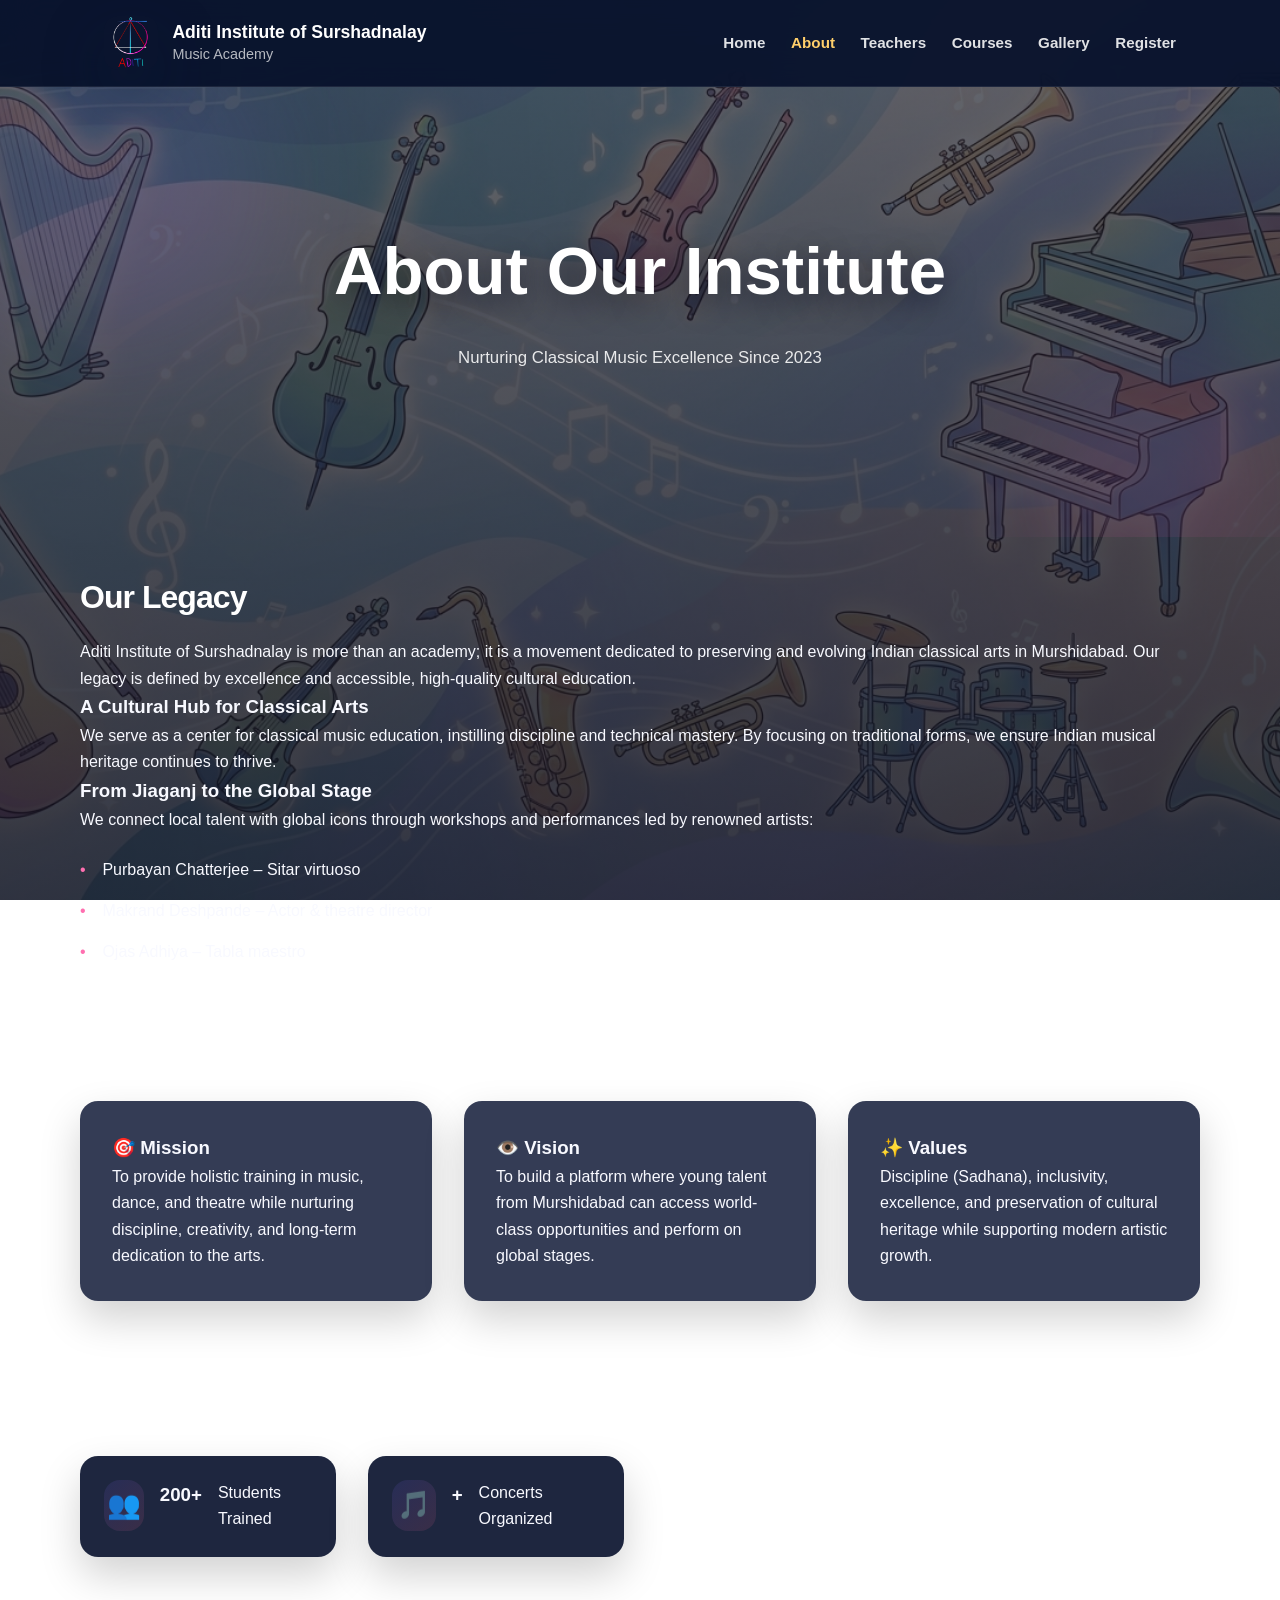
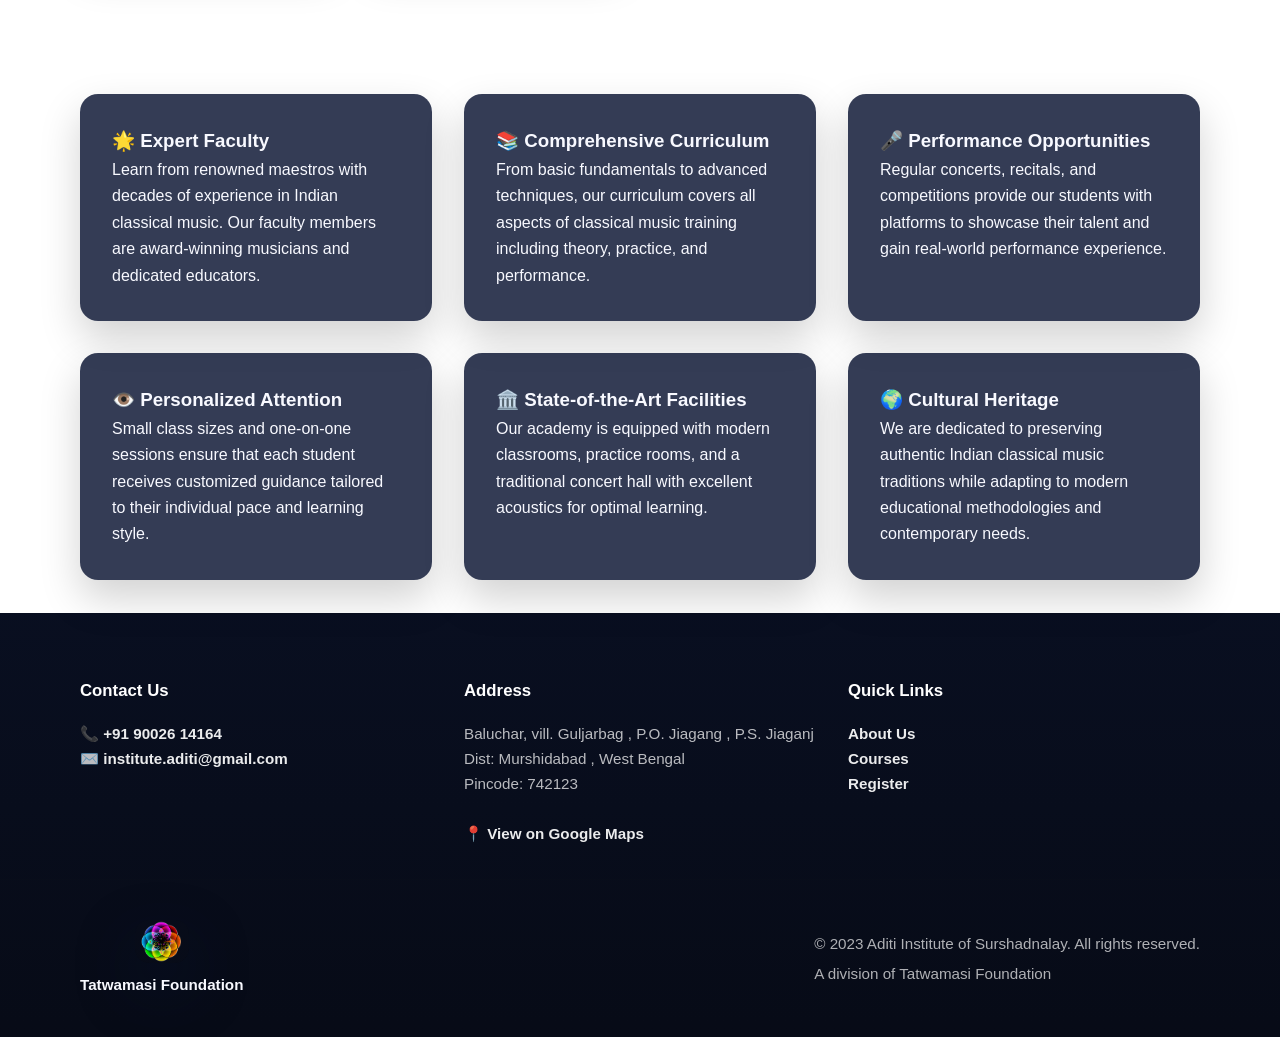
==== about.html @ 3c6cc8d9 "Initial commit" ====
<!DOCTYPE html>
<html lang="en">

<head>
    <meta charset="UTF-8">
    <meta name="viewport" content="width=device-width, initial-scale=1.0">
    <title>About Us - Aditi Institute of Surshadnalay</title>
    <link rel="stylesheet" href="css/style.css">
</head>

<body>
    <!-- Navigation Bar -->
    <nav>
        <div class="nav-container">
            <div class="logos">
                <img src="images/Aditi.png" alt="Aditi Institute of Surshadnalay logo" class="nav-logo" />
                <div class="logo">
                    <div class="logo-text-1">Aditi Institute of Surshadnalay</div>
                    <div class="logo-text-2">Music Academy</div>
                </div>
            </div>
            <button class="hamburger" id="hamburger" aria-label="Toggle menu" aria-expanded="false">
                <span></span>
                <span></span>
                <span></span>
            </button>
            <ul class="nav-links" id="navLinks">
                <li><a href="index.html">Home</a></li>
                <li><a href="about.html" class="active">About</a></li>
                <li><a href="teachers.html">Teachers</a></li>
                <li><a href="courses.html">Courses</a></li>
                <li><a href="gallery.html">Gallery</a></li>
                <li><a href="register.html">Register</a></li>
            </ul>
        </div>
    </nav>

    <!-- Hero -->
    <section class="hero">
        <div class="hero-content">
            <h1>About Our Institute</h1>
            <p>Nurturing Classical Music Excellence Since 2023</p>
        </div>
    </section>

    <!-- About -->
    <section class="container">
        <h2 class="section-title">Our Legacy</h2>

        <p>
            Aditi Institute of Surshadnalay is more than an academy; it is a movement dedicated to preserving
            and evolving Indian classical arts in Murshidabad. Our legacy is defined by excellence and
            accessible, high-quality cultural education.
        </p>

        <h3>A Cultural Hub for Classical Arts</h3>
        <p>
            We serve as a center for classical music education, instilling discipline and technical mastery.
            By focusing on traditional forms, we ensure Indian musical heritage continues to thrive.
        </p>

        <h3>From Jiaganj to the Global Stage</h3>
        <p>
            We connect local talent with global icons through workshops and performances led by renowned artists:
        </p>

        <ul class="clean-list">
            <li>Purbayan Chatterjee – Sitar virtuoso</li>
            <li>Makrand Deshpande – Actor & theatre director</li>
            <li>Ojas Adhiya – Tabla maestro</li>
        </ul>
    </section>

    <!-- Mission -->
    <section class="container">
        <h2 class="section-title">Mission & Vision</h2>

        <div class="grid-container grid-3">

            <div class="card">
                <h3>🎯 Mission</h3>
                <p>
                    To provide holistic training in music, dance, and theatre while nurturing discipline,
                    creativity, and long-term dedication to the arts.
                </p>
            </div>

            <div class="card">
                <h3>👁️ Vision</h3>
                <p>
                    To build a platform where young talent from Murshidabad can access world-class
                    opportunities and perform on global stages.
                </p>
            </div>

            <div class="card">
                <h3>✨ Values</h3>
                <p>
                    Discipline (Sadhana), inclusivity, excellence, and preservation of cultural heritage
                    while supporting modern artistic growth.
                </p>
            </div>

        </div>
    </section>
    
    <!-- Achievements -->
    <section class="container section-bleed">
        <h2 class="section-title">Our Achievements</h2>
        <div class="grid-container grid-4">
            <div class="info-box">
                <div class="info-icon">👥</div>
                <h3>200+</h3>
                <p>Students Trained</p>
            </div>
            <div class="info-box">
                <div class="info-icon">🎵</div>
                <h3>+</h3>
                <p>Concerts Organized</p>
            </div>
        </div>
    </section>

    <!-- Why Choose Us -->
    <section class="container">
        <h2 class="section-title">Why Choose Aditi Institute</h2>
        <div class="grid-container grid-3">
            <div class="card">
                <h3>🌟 Expert Faculty</h3>
                <p>
                    Learn from renowned maestros with decades of experience in Indian classical music. 
                    Our faculty members are award-winning musicians and dedicated educators.
                </p>
            </div>
            <div class="card">
                <h3>📚 Comprehensive Curriculum</h3>
                <p>
                    From basic fundamentals to advanced techniques, our curriculum covers all aspects 
                    of classical music training including theory, practice, and performance.
                </p>
            </div>
            <div class="card">
                <h3>🎤 Performance Opportunities</h3>
                <p>
                    Regular concerts, recitals, and competitions provide our students with platforms 
                    to showcase their talent and gain real-world performance experience.
                </p>
            </div>
            <div class="card">
                <h3>👁️ Personalized Attention</h3>
                <p>
                    Small class sizes and one-on-one sessions ensure that each student receives 
                    customized guidance tailored to their individual pace and learning style.
                </p>
            </div>
            <div class="card">
                <h3>🏛️ State-of-the-Art Facilities</h3>
                <p>
                    Our academy is equipped with modern classrooms, practice rooms, and a traditional 
                    concert hall with excellent acoustics for optimal learning.
                </p>
            </div>
            <div class="card">
                <h3>🌍 Cultural Heritage</h3>
                <p>
                    We are dedicated to preserving authentic Indian classical music traditions while 
                    adapting to modern educational methodologies and contemporary needs.
                </p>
            </div>
        </div>
    </section>

    <!-- Footer -->
    <footer>
        <div class="footer-content">
            <div class="footer-section">
                <h3>Contact Us</h3>
                <p>📞 <a href="tel:+919002614164">+91 90026 14164</a></p>
                <p>✉️ <a href="mailto:institute.aditi@gmail.com">institute.aditi@gmail.com</a></p>
            </div>
            <div class="footer-section">
                <h3>Address</h3>
                    <p> Baluchar, vill. Guljarbag , P.O. Jiagang , P.S. Jiaganj <br>
                     Dist: Murshidabad , West Bengal<br>
                     Pincode: 742123<br>
                    <br>
                   <a href="https://maps.app.goo.gl/dd89khhMSB8v2PuB8" target="_blank">📍 View on Google Maps</a>
                    </p>
            </div>
            <div class="footer-section">
                <h3>Quick Links</h3>
                <p><a href="about.html">About Us</a></p>
                <p><a href="courses.html">Courses</a></p>
                <p><a href="register.html">Register</a></p>
            </div>
        </div>
        <div class="footer-divider"></div>
                <div class="footer-bottom">
            <div class="footer-brand">
                <img src="images/Tatwamasi%20Foundation.png" alt="Tatwamasi Foundation logo" />
                <p class="footer-brand-name">Tatwamasi Foundation</p>
            </div>
            <div class="footer-text">
                <p>© 2023 Aditi Institute of Surshadnalay. All rights reserved.</p>
                <p>A division of Tatwamasi Foundation</p>
            </div>
        </div>
    </footer>
    <script>
        const hamburger = document.getElementById('hamburger');
        const navLinks = document.getElementById('navLinks');
        
        hamburger.addEventListener('click', function() {
            hamburger.classList.toggle('active');
            navLinks.classList.toggle('active');
            hamburger.setAttribute('aria-expanded', hamburger.classList.contains('active'));
        });
        
        // Close menu when a link is clicked
        navLinks.querySelectorAll('a').forEach(link => {
            link.addEventListener('click', function() {
                hamburger.classList.remove('active');
                navLinks.classList.remove('active');
                hamburger.setAttribute('aria-expanded', 'false');
            });
        });
    </script>
</body>

</html>
---- css/style.css ----
/* Modern Music School Landing Page Styles */

:root {
  --color-primary: #7d63f0;
  --color-secondary: #ff6fb0;
  --color-accent: #ffcf6b;
  --color-bg: #061129;
  --color-surface: rgba(6, 16, 36, 0.86);
  --color-surface-strong: rgba(255, 255, 255, 0.96);
  --color-text: #f8f9ff;
  --color-muted: rgba(255,255,255,0.78);
  --shadow-soft: 0 24px 60px rgba(8, 22, 56, 0.35);
  --shadow-card: 0 18px 40px rgba(0, 0, 0, 0.18);
  --radius: 28px;
  --radius-sm: 18px;
  --max-width: 1180px;
}

/* Core Reset */
* {
  box-sizing: border-box;
  margin: 0;
  padding: 0;
}

html {
  scroll-behavior: smooth;
}

html,
body {
  overflow-x: hidden;
}

body {
  margin: 0;
  min-height: 100%;
  font-family: 'Poppins', sans-serif;
  /* darker overlay to improve contrast with background image */
  background: linear-gradient(180deg, rgba(5, 10, 31, 0.61), rgba(6, 10, 28, 0.81)),
              url("../images/background.jpg") center/cover no-repeat;
  background-attachment: fixed;
  color: var(--color-text);
  line-height: 1.65;
}

@media (max-width: 640px) {
  body {
    background-position: center top;
    background-attachment: scroll;
  }
}

img {
  max-width: 100%;
  display: block;
}

a {
  color: inherit;
  text-decoration: none;
}

button,
input,
textarea,
select {
  font: inherit;
}

/* Utility classes */
.container {
  width: min(1120px, calc(100% - 3rem));
  margin: 0 auto;
  padding: 4rem 0;
}

.section-title {
  font-size: clamp(2rem, 2.5vw, 3rem);
  margin: 0 0 1rem;
  letter-spacing: -0.03em;
  font-weight: 800;
  color: #fff;
}

.text-muted {
  color: var(--color-muted);
}

.card p,
.course-description,
.footer-section p,
.hero-content p,
.teacher-card p,
.clean-list li {
  overflow-wrap: anywhere;
  word-break: normal;
}

.btn,
.cta-button {
  display: inline-flex;
  align-items: center;
  justify-content: center;
  gap: 0.5rem;
  padding: 0.95rem 2rem;
  border-radius: 50px;
  border: none;
  cursor: pointer;
  font-weight: 700;
  transition: transform 0.35s ease, box-shadow 0.35s ease, filter 0.35s ease;
  text-decoration: none;
}

.btn-primary,
.cta-button.primary {
  color: #fff;
  background: linear-gradient(135deg, var(--color-primary), var(--color-secondary));
  box-shadow: 0 18px 40px rgba(108, 99, 255, 0.22);
}

.btn-secondary,
.cta-button.secondary {
  color: #fff;
  background: linear-gradient(135deg, #ffd166, #ff8da8);
  box-shadow: 0 18px 34px rgba(255, 101, 132, 0.18);
}

.btn:hover,
.cta-button:hover {
  transform: translateY(-2px) scale(1.02);
}

.btn:focus,
.cta-button:focus {
  outline: none;
  box-shadow: 0 0 0 4px rgba(108, 99, 255, 0.14);
}

.card {
  position: relative;
  background: rgba(8, 18, 48, 0.82);
  border-radius: var(--radius-sm);
  padding: 2rem;
  box-shadow: var(--shadow-card);
  transition: transform 0.35s ease, box-shadow 0.35s ease;
  color: var(--color-text);
}

.card:hover {
  transform: translateY(-6px);
  box-shadow: 0 24px 45px rgba(0, 0, 0, 0.24);
}

.glass-card {
  background: rgba(12, 24, 56, 0.78);
  backdrop-filter: blur(18px);
  border: 1px solid rgba(255, 255, 255, 0.08);
}

.grid-container {
  display: grid;
  gap: 2rem;
}

.info-grid {
  display: grid;
  grid-template-columns: repeat(3, minmax(0, 1fr));
  gap: 1.5rem;
}

.grid-2 {
  grid-template-columns: repeat(2, minmax(0, 1fr));
}

.grid-3 {
  grid-template-columns: repeat(3, minmax(0, 1fr));
}

.grid-container.grid-3:has(> :only-child) {
  grid-template-columns: minmax(280px, 560px);
  justify-content: center;
}

.grid-4 {
  grid-template-columns: repeat(4, minmax(0, 1fr));
}

.section {
  padding: 5rem 0;
}

.section-bleed {
  padding: 5rem 0 3rem;
}

.fade-in {
  opacity: 0;
  transform: translateY(24px);
  animation: fadeInUp 0.9s ease forwards;
}

@keyframes fadeInUp {
  to {
    opacity: 1;
    transform: translateY(0);
  }
}

@keyframes float {
  0%, 100% {
    transform: translateY(0px);
  }
  50% {
    transform: translateY(-12px);
  }
}

/* Navigation */
nav {
  position: sticky;
  top: 0;
  z-index: 50;
  background: rgba(7, 17, 43, 0.92);
  backdrop-filter: blur(16px);
  border-bottom: 1px solid rgba(255, 255, 255, 0.08);
}

.nav-container {
  display: flex;
  align-items: center;
  justify-content: space-between;
  gap: 1rem;
  width: min(1120px, calc(100% - 3rem));
  margin: 0 auto;
  padding: 1rem 1.5rem;
}

.logos {
  display: flex;
  align-items: center;
  gap: 0.9rem;
  flex-shrink: 0;
  min-width: 0;
}

.nav-logo {
  width: 54px;
  height: 54px;
  object-fit: contain;
  object-position: center;
  background: rgba(0, 0, 0, 0);
  border-radius: 14px;
  box-shadow: var(--shadow-soft);
}

.logo {
  display: flex;
  flex-direction: column;
  gap: 0.1rem;
  min-width: 0;
}

.logo-text-1 {
  font-size: 1.1rem;
  font-weight: 800;
  color: #fff;
  line-height: 1.2;
  overflow-wrap: anywhere;
}

.logo-text-2 {
  font-size: 0.9rem;
  color: rgba(255, 255, 255, 0.7);
  line-height: 1.3;
}

.nav-links {
  display: flex;
  align-items: center;
  gap: 1.6rem;
  padding: 0;
  margin: 0;
  list-style: none;
}

.nav-links a {
  font-size: 0.95rem;
  font-weight: 600;
  color: rgba(255, 255, 255, 0.88);
  padding: 0.5rem 0;
  transition: color 0.3s ease, transform 0.3s ease;
}

.nav-links a:hover,
.nav-links a.active {
  color: var(--color-accent);
  font-weight: 700;
  transform: translateY(-1px);
}

/* Hamburger Menu Button */
.hamburger {
  display: none;
  flex-direction: column;
  gap: 5px;
  background: none;
  border: none;
  cursor: pointer;
  padding: 0.5rem;
  align-items: center;
  justify-content: center;
  transition: transform 0.3s ease;
}

.hamburger:hover {
  transform: scale(1.1);
}

.hamburger span {
  width: 26px;
  height: 3px;
  background-color: var(--color-text);
  border-radius: 2px;
  transition: all 0.3s ease;
  display: block;
}

.hamburger.active span:nth-child(1) {
  transform: rotate(45deg) translate(9px, 9px);
}

.hamburger.active span:nth-child(2) {
  opacity: 0;
}

.hamburger.active span:nth-child(3) {
  transform: rotate(-45deg) translate(8px, -8px);
}

/* Desktop Navigation */
@media (min-width: 901px) {
  .hamburger {
    display: none !important;
  }

  .nav-links {
    position: static !important;
    max-height: none !important;
    background: none !important;
    backdrop-filter: none !important;
    flex-direction: row !important;
    width: auto !important;
    gap: 1.6rem !important;
    padding: 0 !important;
    border-bottom: none !important;
    overflow: visible !important;
  }

  .nav-links li {
    width: auto !important;
    list-style: none;
  }

  .nav-links a {
    padding: 0.5rem 0 !important;
    border-bottom: none !important;
  }
}

/* Hero Section */
.hero {
  min-height: clamp(55vh, 65vh, 80vh);
  display: grid;
  place-items: center;
  padding: 4rem 0 3rem;
  position: relative;
  overflow: hidden;
}

.hero::before,
.hero::after {
  content: '';
  position: absolute;
  border-radius: 50%;
  filter: blur(60px);
  opacity: 0.55;
}

.hero::before {
  width: 320px;
  height: 320px;
  top: -60px;
  left: -50px;
  background: rgba(139, 103, 255, 0.22);
}

.hero::after {
  width: 240px;
  height: 240px;
  bottom: -70px;
  right: 10px;
  background: rgba(255, 90, 184, 0.18);
}

.hero-content {
  display: grid;
  place-items: center;
  gap: 1.75rem;
  width: min(760px, calc(100% - 2rem));
  margin: 0 auto;
  text-align: center;
  position: relative;
  z-index: 1;
  padding: 0 1rem;
}

.hero-content h1 {
  font-size: clamp(3rem, 6vw, 4.2rem);
  margin: 0;
  line-height: 1.02;
  color: #fff;
  text-shadow: 0 8px 30px rgba(3,8,20,0.55);
}

.hero-content p {
  margin: 1.4rem 0 2rem;
  font-size: 1.05rem;
  color: rgba(255, 255, 255, 0.88);
  max-width: 42rem;
  line-height: 1.75;
}

.hero-content .cta-button {
  min-width: 180px;
}

.hero-badge {
  position: absolute;
  bottom: -10px;
  left: -10px;
  background: rgba(255, 255, 255, 0.08);
  border: 1px solid rgba(255, 255, 255, 0.12);
  border-radius: 24px;
  padding: 1rem 1.2rem;
  box-shadow: var(--shadow-card);
  display: inline-flex;
  align-items: center;
  gap: 0.75rem;
}

.hero-badge span {
  font-size: 0.9rem;
  font-weight: 700;
  color: var(--color-accent);
}

/* Features Section */
.features {
  padding-top: 3rem;
}

.feature-card {
  padding: 2rem;
  min-height: 280px;
}

.feature-card h3 {
  margin: 1.3rem 0 0.8rem;
  font-size: 1.35rem;
}

.feature-card p {
  margin: 0;
  color: var(--color-muted);
}

.info-box {
  display: flex;
  align-items: flex-start;
  gap: 1rem;
  background: rgba(11, 20, 47, 0.92);
  border-radius: var(--radius-sm);
  padding: 1.5rem;
  box-shadow: var(--shadow-card);
}

.info-icon {
  font-size: 1.7rem;
  width: 3.2rem;
  height: 3.2rem;
  display: grid;
  place-items: center;
  border-radius: 16px;
  background: linear-gradient(135deg, rgba(108, 99, 255, 0.12), rgba(255, 101, 132, 0.12));
}

/* Teacher page */
.teacher-card {
  display: grid;
  gap: 1rem;
  text-align: center;
  border-radius: var(--radius-sm);
  padding: 2rem;
  box-shadow: var(--shadow-card);
}

.teacher-image-container {
  width: 110px;
  height: 110px;
  margin: 0 auto;
  border-radius: 24px;
  overflow: hidden;
  background: linear-gradient(135deg, rgba(108, 99, 255, 0.12), rgba(255, 101, 132, 0.12));
  display: grid;
  place-items: center;
}

.teacher-image {
  width: 100%;
  height: 100%;
  object-fit: cover;
  display: block;
}

.teacher-name {
  margin: 0;
  font-size: 1.2rem;
  font-weight: 700;
}

.teacher-subject {
  margin: 0;
  color: var(--color-secondary);
  font-weight: 600;
}

/* Course page */
.courses-grid {
  display: grid;
  grid-template-columns: repeat(auto-fit, minmax(280px, 1fr));
  gap: 1.75rem;
}

.course-card {
  background: rgba(10, 20, 48, 0.94);
  border-radius: var(--radius-sm);
  padding: 2rem;
  box-shadow: var(--shadow-card);
  transition: transform 0.35s ease, box-shadow 0.35s ease;
  color: var(--color-text);
}

.course-card:hover {
  transform: translateY(-6px);
  box-shadow: 0 24px 45px rgba(0, 0, 0, 0.22);
}

.course-title {
  font-size: 1.25rem;
  font-weight: 800;
  color: #fff;
  margin-bottom: 0.85rem;
}

.course-description {
  margin: 0 0 1.2rem;
  color: rgba(255, 255, 255, 0.78);
  line-height: 1.75;
}

.course-info {
  display: flex;
  flex-wrap: wrap;
  gap: 0.75rem;
}

.course-timing,
.course-level {
  display: inline-flex;
  align-items: center;
  gap: 0.4rem;
  padding: 0.65rem 0.9rem;
  border-radius: 999px;
  background: rgba(139, 103, 255, 0.14);
  color: var(--color-accent);
  font-size: 0.95rem;
  font-weight: 600;
}

/* Gallery page */
.gallery-grid {
  display: grid;
  grid-template-columns: repeat(auto-fit, minmax(200px, 1fr));
  gap: 1.75rem;
  padding: 1rem 0;
  align-items: stretch;
}

.gallery-item {
  position: relative;
  border-radius: 12px;
  overflow: hidden;
  box-shadow: 0 8px 28px rgba(0, 0, 0, 0.28);
  cursor: pointer;
  transition: transform 0.28s ease, box-shadow 0.28s ease, border-color 0.28s ease;
  border: 1px solid rgba(255, 255, 255, 0.08);
  background: rgba(255, 255, 255, 0.03);
  z-index: 1;
  display: block;
  padding: 0;
  box-sizing: border-box;
  width: 100%;
  aspect-ratio: 4 / 3; /* uniform tile shape */
}

.gallery-item img {
  width: 100%;
  height: 100%;
  max-width: 100%;
  display: block;
  object-fit: cover; /* cropped, fills tile and keeps tiles separate */
  transition: transform 0.28s ease, filter 0.28s ease;
}

.gallery-overlay {
  z-index: 2;
}

.gallery-item::before {
  /* subtle separator to prevent visuals from blending */
  content: '';
  position: absolute;
  inset: 0;
  border-radius: 12px;
  pointer-events: none;
}

/* Make the first item in each 4-item group larger and span rows/columns */
.gallery-item.large-tile {
  grid-column: span 2;
  grid-row: span 2;
}

/* Apply large-tile behavior only on wide viewports to avoid packing issues */
@media (min-width: 1000px) {
  .gallery-item.large-tile {
    grid-column: span 2;
    grid-row: span 2;
  }
}

@media (max-width: 999px) {
  .gallery-item.large-tile {
    grid-column: span 1;
    grid-row: span 1;
  }
}

.gallery-item:hover img {
  transform: scale(1.015);
}

.gallery-item:hover {
  transform: translateY(-6px);
  box-shadow: 0 18px 42px rgba(0, 0, 0, 0.34);
  border-color: rgba(139, 103, 255, 0.14);
}

.gallery-overlay {
  position: absolute;
  inset: 0;
  background: linear-gradient(180deg, rgba(0, 0, 0, 0) 60%, rgba(6,12,24,0.78) 100%);
  opacity: 0;
  transform: translateY(12px);
  transition: opacity 0.36s ease, transform 0.36s ease;
  display: grid;
  place-items: end center;
  padding: 1.25rem;
  pointer-events: none;
  backdrop-filter: blur(4px);
}

.gallery-item:hover .gallery-overlay {
  opacity: 1;
  transform: translateY(0);
}

.gallery-overlay-text,
.gallery-overlay span {
  color: #fff;
  font-weight: 700;
  text-align: center;
  font-size: 1rem;
}

.lightbox-overlay {
  position: fixed;
  inset: 0;
  background: rgba(4, 10, 28, 0.95);
  z-index: 1000;
  display: none;
  place-items: center;
  padding: 1.5rem;
  cursor: zoom-out;
}

.lightbox-overlay.active {
  display: grid;
}

body.lightbox-open {
  overflow: hidden;
}

.lightbox-content {
  max-width: 1000px;
  width: 100%;
  max-height: 100%;
  display: grid;
  gap: 1rem;
  align-items: center;
  justify-items: center;
}

.lightbox-content img {
  max-width: 100%;
  max-height: 85vh;
  object-fit: contain;
  border-radius: 24px;
  box-shadow: var(--shadow-card);
}

.lightbox-caption {
  color: rgba(255, 255, 255, 0.92);
  font-size: 1rem;
  text-align: center;
  line-height: 1.5;
}

.lightbox-close {
  position: absolute;
  top: 1.2rem;
  right: 1.2rem;
  width: 44px;
  height: 44px;
  border-radius: 50%;
  border: none;
  background: rgba(255, 255, 255, 0.12);
  color: #fff;
  font-size: 1.2rem;
  cursor: pointer;
}

.lightbox-close:hover {
  background: rgba(255, 255, 255, 0.2);
}


/* About Section */
.about-content {
  display: grid;
  grid-template-columns: 1.05fr 0.95fr;
  gap: 3rem;
  align-items: center;
}

.about-text h2,
.about-text p {
  margin: 0;
}

.about-text p {
  margin: 1.4rem 0;
  color: var(--color-muted);
}

.clean-list {
  list-style: none;
  padding: 0;
  margin: 1.5rem 0 0;
  display: grid;
  gap: 0.9rem;
}

.clean-list li {
  padding-left: 1.4rem;
  position: relative;
  color: var(--color-text);
}

.clean-list li::before {
  content: '•';
  position: absolute;
  left: 0;
  color: var(--color-secondary);
}

.about-image {
  border-radius: 32px;
  overflow: hidden;
  box-shadow: var(--shadow-soft);
}

/* Teachers / Courses / Testimonials */
.team-grid,
.course-grid,
.testimonial-grid {
  display: grid;
  gap: 1.75rem;
}

.card-hero {
  display: grid;
  gap: 1rem;
}

.card-hero h3 {
  margin: 0;
}

.card-hero p {
  margin: 0;
  color: var(--color-muted);
}

.testimonial-card {
  padding: 2rem;
}

.testimonial-avatar {
  width: 72px;
  height: 72px;
  border-radius: 22px;
  margin-bottom: 1.2rem;
  background: linear-gradient(135deg, rgba(108, 99, 255, 0.16), rgba(255, 101, 132, 0.14));
  display: grid;
  place-items: center;
  font-size: 1.5rem;
}

.testimonial-card p {
  margin: 0 0 1rem;
  color: var(--color-muted);
}

.testimonial-card .author {
  font-weight: 700;
  color: var(--color-text);
}

/* Footer */
footer {
  background: linear-gradient(180deg, rgba(4,10,28,0.98), rgba(2,6,18,0.98));
  padding: 4rem 0 2.5rem;
}

.footer-content {
  width: min(1120px, calc(100% - 3rem));
  margin: 0 auto;
  display: grid;
  grid-template-columns: repeat(3, minmax(0, 1fr));
  gap: 2rem;
  align-items: start;
}

/* Accent outline for focused gallery items for clearer separation */
.gallery-item:focus {
  outline: 3px solid rgba(125,99,240,0.12);
  outline-offset: 4px;
}

.footer-section {
  min-width: 0;
}

.footer-section h3,
.footer-section h4 {
  margin-bottom: 1rem;
  font-size: 1.05rem;
  color: #fff;
}

.footer-section p,
.footer-section li {
  color: rgba(255, 255, 255, 0.72);
  font-size: 0.95rem;
}

.footer-section a {
  color: rgba(255, 255, 255, 0.92);
  font-weight: 600;
  transition: color 0.25s ease, transform 0.25s ease;
  display: inline-flex;
  align-items: center;
  gap: 0.35rem;
}

.footer-section a:hover {
  color: var(--color-primary);
  transform: translateX(2px);
}

.footer-section ul {
  padding: 0;
  margin: 0;
  list-style: none;
  display: grid;
  gap: 0.75rem;
}

.footer-brand {
  display: flex;
  flex-direction: column;
  align-items: center;
  gap: 0.55rem;
}

.footer-brand img {
  width: 54px;
  height: auto;
  border-radius: 14px;
  box-shadow: var(--shadow-soft);
}

.footer-brand-name {
  margin: 0;
  font-weight: 700;
  color: var(--color-text);
  font-size: 0.95rem;
  text-align: center;
}

.footer-text {
  display: grid;
  gap: 0.35rem;
}

.footer-divider {
  height: 1px;
  background: rgba(34, 34, 34, 0.08);
  margin: 2rem 0 2.5rem;
}

.footer-bottom {
  width: min(1120px, calc(100% - 3rem));
  margin: 0 auto;
  display: flex;
  align-items: center;
  justify-content: space-between;
  flex-wrap: wrap;
  gap: 1rem;
  color: rgba(255, 255, 255, 0.68);
}

.footer-bottom p {
  margin: 0;
  font-size: 0.95rem;
}

@media (max-width: 640px) {
  .footer-bottom {
    flex-direction: column;
    align-items: flex-start;
  }
}

@media (max-width: 900px) {
  .nav-container {
    padding: 0.9rem 1rem;
    flex-wrap: nowrap;
    gap: 0.6rem;
  }

  .hamburger {
    display: flex;
    margin-left: auto;
    z-index: 51;
    flex-shrink: 0;
  }

  .nav-links {
    position: absolute;
    top: 100%;
    left: 0;
    right: 0;
    background: rgba(7, 17, 43, 0.98);
    backdrop-filter: blur(16px);
    flex-direction: column;
    width: 100%;
    gap: 0;
    padding: 0;
    margin: 0;
    max-height: 0;
    overflow: hidden;
    transition: max-height 0.4s ease;
    border-bottom: 1px solid rgba(255, 255, 255, 0.08);
  }

  .nav-links.active {
    max-height: 420px;
    padding: 0.75rem 0;
  }

  .nav-links li {
    width: 100%;
    list-style: none;
  }

  .nav-links a {
    display: block;
    padding: 0.9rem 1.4rem;
    border-bottom: 1px solid rgba(255, 255, 255, 0.05);
    font-size: 0.95rem;
  }

  .nav-links li:last-child a {
    border-bottom: none;
  }

  .logo-text-1 {
    font-size: 0.95rem;
  }

  .logo-text-2 {
    font-size: 0.78rem;
  }

  .nav-logo {
    width: 44px;
    height: 44px;
  }
}

@media (min-width: 901px) {
  .container {
    padding: 2.75rem 0;
  }

  .hero {
    min-height: clamp(48vh, 58vh, 72vh);
    padding: 2.75rem 0 2.25rem;
  }
}

@media (min-width: 1200px) {
  .container {
    padding: 2.1rem 0;
  }

  .section {
    padding: 3.25rem 0;
  }

  .section-bleed {
    padding: 3.25rem 0 2.2rem;
  }

  .hero {
    min-height: clamp(42vh, 50vh, 62vh);
    padding: 2.1rem 0 1.7rem;
  }

  .hero-content {
    gap: 1.35rem;
  }

  .hero-content p {
    margin: 1rem 0 1.35rem;
  }
}

/* Responsive Layout */
@media (max-width: 1024px) {
  .about-content,
  .info-grid,
  .grid-3,
  .grid-4 {
    grid-template-columns: repeat(2, minmax(0, 1fr));
  }

  .footer-content {
    grid-template-columns: 1fr;
  }

  .hero-content {
    width: min(820px, calc(100% - 2rem));
  }
}

@media (max-width: 820px) {
  .info-grid,
  .grid-2,
  .grid-3,
  .grid-4,
  .about-content {
    grid-template-columns: 1fr;
  }

  .hero {
    padding-top: 5rem;
    min-height: auto;
  }

  .hero-content h1 {
    font-size: clamp(2.5rem, 7vw, 3.5rem);
  }

  .hero-content {
    gap: 2rem;
  }

  .hero-image {
    order: -1;
  }

  .info-box {
    flex-direction: column;
    align-items: flex-start;
  }

  .gallery-grid {
    grid-template-columns: repeat(auto-fit, minmax(240px, 1fr));
    gap: 1.5rem;
  }
}

@media (max-width: 640px) {
  .container {
    width: min(100%, calc(100% - 1.5rem));
  }

  .hero {
    padding: 4rem 0 2rem;
  }

  .hero-content .cta-button {
    width: 100%;
    justify-content: center;
  }

  .card,
  .feature-card,
  .testimonial-card,
  .info-box,
  .footer-section {
    padding: 1.7rem;
  }

  .section-title {
    font-size: 2.4rem;
  }

  .gallery-grid {
    grid-template-columns: repeat(auto-fit, minmax(200px, 1fr));
    gap: 1.5rem;
  }

  .gallery-item {
    aspect-ratio: 1 / 1;
    border-radius: 12px;
    border-width: 1px;
  }

  .gallery-overlay span {
    font-size: 0.9rem;
    padding: 0.5rem;
  }

  .section-title {
    font-size: clamp(1.7rem, 8.5vw, 2.2rem);
  }

  .form-container {
    padding: 1.35rem;
  }

  .checkbox-group {
    align-items: flex-start;
  }

  .form-submit {
    width: 100%;
  }
}

@media (max-width: 420px) {
  .container {
    width: min(100%, calc(100% - 1rem));
  }

  .hero-content {
    width: min(100%, calc(100% - 1rem));
    padding: 0 0.35rem;
  }

  .card,
  .feature-card,
  .testimonial-card,
  .info-box,
  .footer-section {
    padding: 1.2rem;
  }

  .course-card {
    padding: 1.25rem;
  }

  .gallery-grid {
    grid-template-columns: 1fr;
  }
}

/* Additional page-specific helpers */
.hero-subtitle,
.feature-subtitle,
.section-subtitle {
  display: inline-block;
  margin-bottom: 1rem;
  font-weight: 700;
  color: var(--color-secondary);
  letter-spacing: 0.08em;
  text-transform: uppercase;
  font-size: 0.82rem;
}

.text-center {
  text-align: center;
}

.mb-2 {
  margin-bottom: 2rem;
}

.mt-0 {
  margin-top: 0;
}

/* Form styles */
form {
  display: grid;
  gap: 1.5rem;
}

fieldset {
  border: none;
  padding: 0;
}

.form-container {
  background: rgba(11, 19, 47, 0.95);
  border-radius: var(--radius);
  padding: 2.5rem;
  box-shadow: var(--shadow-soft);
  width: 100%;
  max-width: 980px;
  margin: 0 auto;
}

.form-container h2 {
  margin-top: 0;
  font-size: clamp(2rem, 2.3vw, 2.6rem);
}

.form-group {
  display: grid;
  gap: 0.75rem;
}

.form-group label {
  font-weight: 600;
  color: var(--color-text);
}

.form-group input,
.form-group select,
.form-group textarea {
  width: 100%;
  border: 1px solid rgba(255, 255, 255, 0.12);
  padding: 1rem 1.1rem;
  border-radius: 18px;
  background: rgba(255, 255, 255, 0.06);
  color: var(--color-text);
  transition: border-color 0.3s ease, box-shadow 0.3s ease;
}

.form-group select option[disabled] {
  color: rgba(255, 255, 255, 0.65);
}

.form-group input:focus,
.form-group select:focus,
.form-group textarea:focus {
  outline: none;
  border-color: var(--color-primary);
  box-shadow: 0 0 0 4px rgba(108, 99, 255, 0.08);
}

.form-group textarea {
  min-height: 160px;
  resize: vertical;
}

.checkbox-group {
  display: flex;
  align-items: center;
  gap: 0.75rem;
  margin-bottom: 2rem;
}

.checkbox-group input[type="checkbox"] {
  width: auto;
  margin: 0;
}

.checkbox-group label {
  margin: 0;
  font-weight: 500;
}

.form-submit {
  width: fit-content;
  margin-top: 0.75rem;
  background: linear-gradient(135deg, var(--color-primary), var(--color-secondary));
  color: #fff;
  border: none;
  padding: 1rem 1.8rem;
  border-radius: 999px;
  cursor: pointer;
  font-weight: 700;
  box-shadow: 0 18px 40px rgba(139, 103, 255, 0.22);
  transition: transform 0.25s ease, opacity 0.25s ease;
}

.form-submit:hover {
  transform: translateY(-1px);
  opacity: 0.97;
}
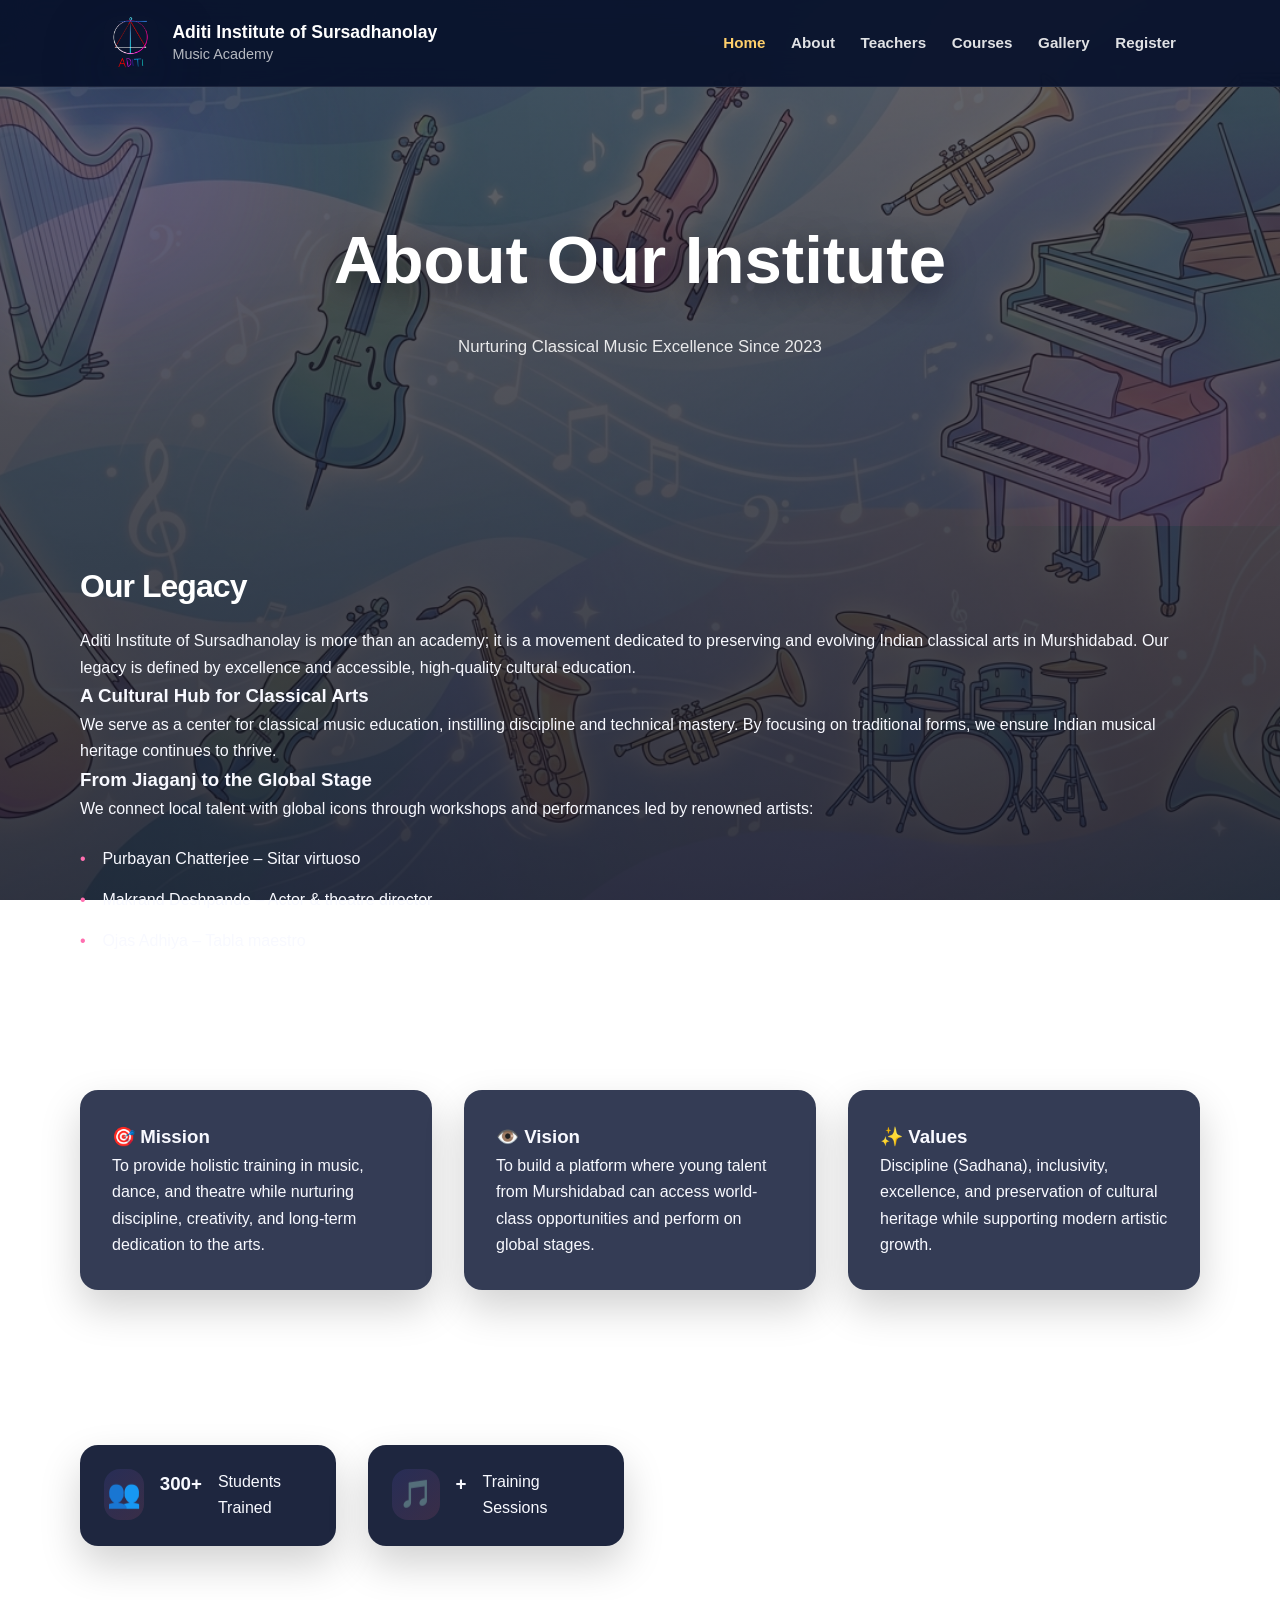
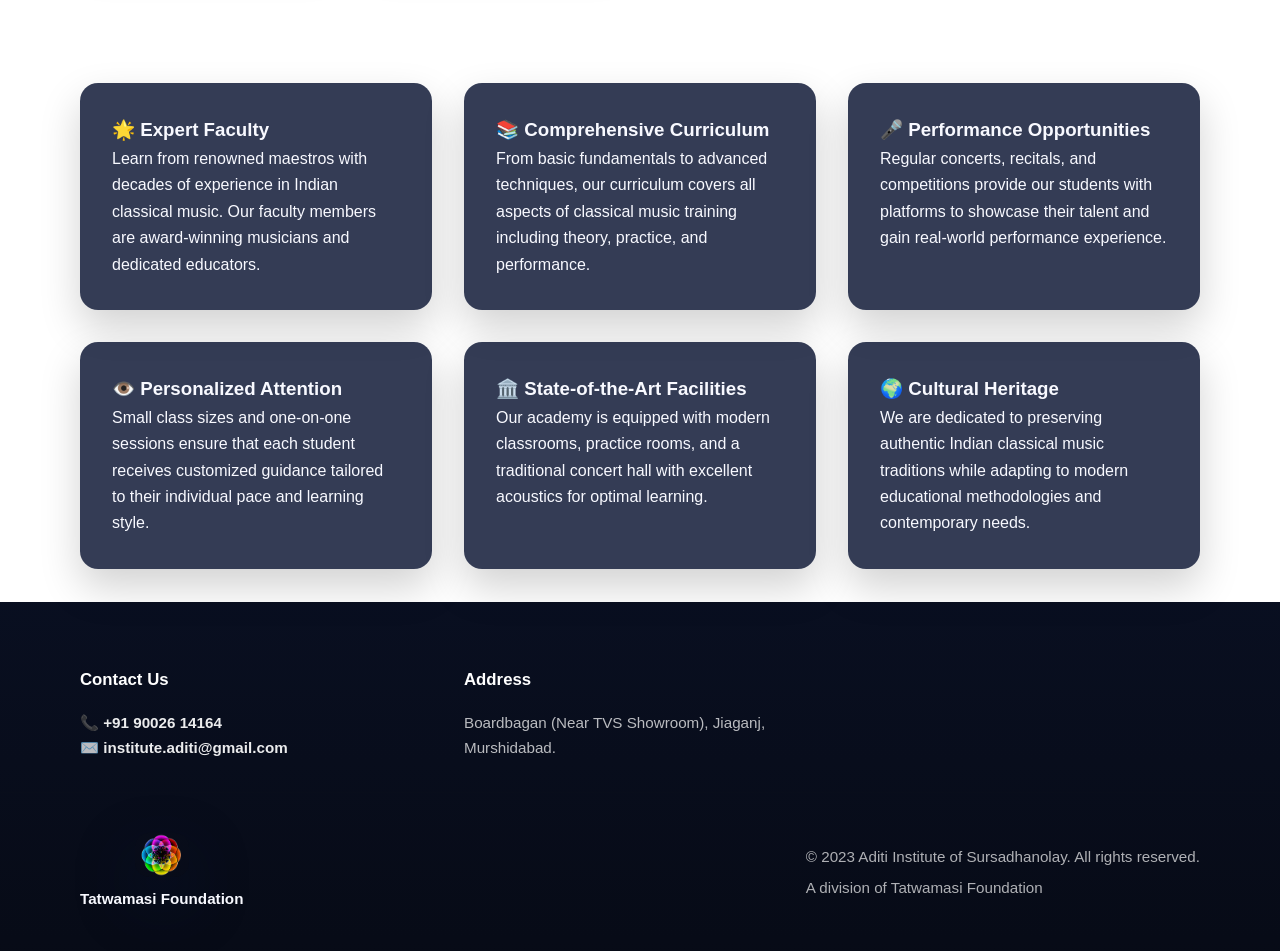
==== commit 80eb8ece: "Updated Codes" ====
--- a/about.html
+++ b/about.html
@@ -4,36 +4,12 @@
 <head>
     <meta charset="UTF-8">
     <meta name="viewport" content="width=device-width, initial-scale=1.0">
-    <title>About Us - Aditi Institute of Surshadnalay</title>
+    <title>About Us - Aditi Institute of Sursadhanolay</title>
     <link rel="stylesheet" href="css/style.css">
 </head>
 
 <body>
-    <!-- Navigation Bar -->
-    <nav>
-        <div class="nav-container">
-            <div class="logos">
-                <img src="images/Aditi.png" alt="Aditi Institute of Surshadnalay logo" class="nav-logo" />
-                <div class="logo">
-                    <div class="logo-text-1">Aditi Institute of Surshadnalay</div>
-                    <div class="logo-text-2">Music Academy</div>
-                </div>
-            </div>
-            <button class="hamburger" id="hamburger" aria-label="Toggle menu" aria-expanded="false">
-                <span></span>
-                <span></span>
-                <span></span>
-            </button>
-            <ul class="nav-links" id="navLinks">
-                <li><a href="index.html">Home</a></li>
-                <li><a href="about.html" class="active">About</a></li>
-                <li><a href="teachers.html">Teachers</a></li>
-                <li><a href="courses.html">Courses</a></li>
-                <li><a href="gallery.html">Gallery</a></li>
-                <li><a href="register.html">Register</a></li>
-            </ul>
-        </div>
-    </nav>
+    <div id="site-header"></div>
 
     <!-- Hero -->
     <section class="hero">
@@ -48,7 +24,7 @@
         <h2 class="section-title">Our Legacy</h2>
 
         <p>
-            Aditi Institute of Surshadnalay is more than an academy; it is a movement dedicated to preserving
+            Aditi Institute of Sursadhanolay is more than an academy; it is a movement dedicated to preserving
             and evolving Indian classical arts in Murshidabad. Our legacy is defined by excellence and
             accessible, high-quality cultural education.
         </p>
@@ -110,13 +86,13 @@
         <div class="grid-container grid-4">
             <div class="info-box">
                 <div class="info-icon">👥</div>
-                <h3>200+</h3>
+                <h3>300+</h3>
                 <p>Students Trained</p>
             </div>
             <div class="info-box">
                 <div class="info-icon">🎵</div>
                 <h3>+</h3>
-                <p>Concerts Organized</p>
+                <p>Training Sessions</p>
             </div>
         </div>
     </section>
@@ -170,60 +146,31 @@
         </div>
     </section>
 
-    <!-- Footer -->
-    <footer>
-        <div class="footer-content">
-            <div class="footer-section">
-                <h3>Contact Us</h3>
-                <p>📞 <a href="tel:+919002614164">+91 90026 14164</a></p>
-                <p>✉️ <a href="mailto:institute.aditi@gmail.com">institute.aditi@gmail.com</a></p>
-            </div>
-            <div class="footer-section">
-                <h3>Address</h3>
-                    <p> Baluchar, vill. Guljarbag , P.O. Jiagang , P.S. Jiaganj <br>
-                     Dist: Murshidabad , West Bengal<br>
-                     Pincode: 742123<br>
-                    <br>
-                   <a href="https://maps.app.goo.gl/dd89khhMSB8v2PuB8" target="_blank">📍 View on Google Maps</a>
-                    </p>
-            </div>
-            <div class="footer-section">
-                <h3>Quick Links</h3>
-                <p><a href="about.html">About Us</a></p>
-                <p><a href="courses.html">Courses</a></p>
-                <p><a href="register.html">Register</a></p>
-            </div>
-        </div>
-        <div class="footer-divider"></div>
-                <div class="footer-bottom">
-            <div class="footer-brand">
-                <img src="images/Tatwamasi%20Foundation.png" alt="Tatwamasi Foundation logo" />
-                <p class="footer-brand-name">Tatwamasi Foundation</p>
-            </div>
-            <div class="footer-text">
-                <p>© 2023 Aditi Institute of Surshadnalay. All rights reserved.</p>
-                <p>A division of Tatwamasi Foundation</p>
-            </div>
-        </div>
-    </footer>
+    <div id="site-footer"></div>
     <script>
-        const hamburger = document.getElementById('hamburger');
-        const navLinks = document.getElementById('navLinks');
-        
+    (async function(){
+      const hdr = await fetch('includes/header.html').then(r=>r.text());
+      document.getElementById('site-header').innerHTML = hdr;
+      const ftr = await fetch('includes/footer.html').then(r=>r.text());
+      document.getElementById('site-footer').innerHTML = ftr;
+
+      const hamburger = document.getElementById('hamburger');
+      const navLinks = document.getElementById('navLinks');
+      if(hamburger && navLinks){
         hamburger.addEventListener('click', function() {
-            hamburger.classList.toggle('active');
-            navLinks.classList.toggle('active');
-            hamburger.setAttribute('aria-expanded', hamburger.classList.contains('active'));
+          hamburger.classList.toggle('active');
+          navLinks.classList.toggle('active');
+          hamburger.setAttribute('aria-expanded', hamburger.classList.contains('active'));
         });
-        
-        // Close menu when a link is clicked
         navLinks.querySelectorAll('a').forEach(link => {
-            link.addEventListener('click', function() {
-                hamburger.classList.remove('active');
-                navLinks.classList.remove('active');
-                hamburger.setAttribute('aria-expanded', 'false');
-            });
+          link.addEventListener('click', function() {
+            hamburger.classList.remove('active');
+            navLinks.classList.remove('active');
+            hamburger.setAttribute('aria-expanded', 'false');
+          });
         });
+      }
+    })();
     </script>
 </body>
 
--- a/css/style.css
+++ b/css/style.css
@@ -14,6 +14,7 @@
   --radius: 28px;
   --radius-sm: 18px;
   --max-width: 1180px;
+  --nav-height: 76px;
 }
 
 /* Core Reset */
@@ -42,6 +43,15 @@
   background-attachment: fixed;
   color: var(--color-text);
   line-height: 1.65;
+  padding-top: var(--nav-height);
+}
+
+@media (max-width: 900px) {
+  body { padding-top: 64px; }
+}
+
+@media (max-width: 420px) {
+  body { padding-top: 56px; }
 }
 
 @media (max-width: 640px) {
@@ -218,9 +228,11 @@
 
 /* Navigation */
 nav {
-  position: sticky;
+  position: fixed;
   top: 0;
-  z-index: 50;
+  left: 0;
+  width: 100%;
+  z-index: 1000;
   background: rgba(7, 17, 43, 0.92);
   backdrop-filter: blur(16px);
   border-bottom: 1px solid rgba(255, 255, 255, 0.08);
